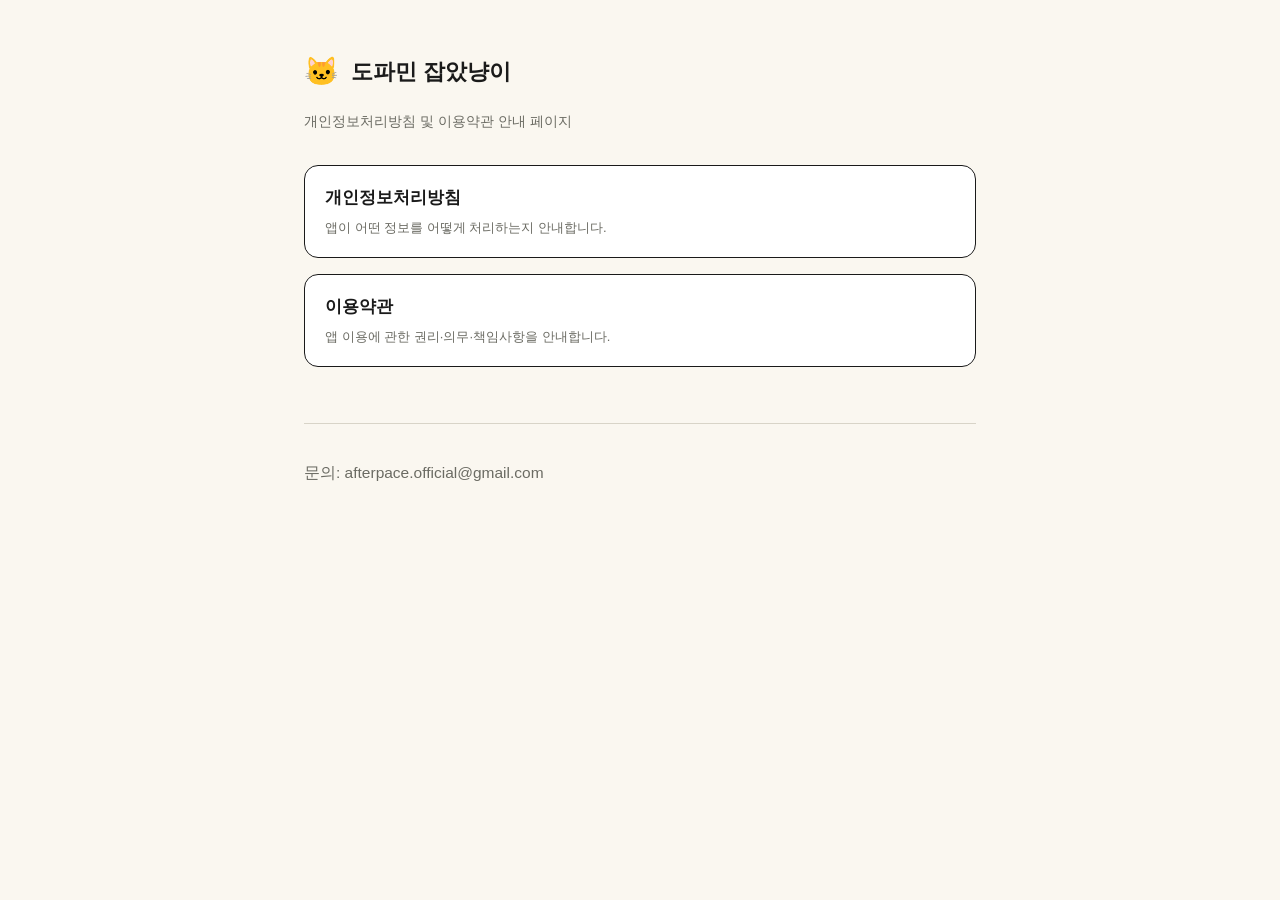
==== index.html @ a5d431d2 "Add privacy policy and terms of service pages" ====
<!doctype html>
<html lang="ko">
<head>
<meta charset="utf-8" />
<meta name="viewport" content="width=device-width, initial-scale=1" />
<title>도파민 잡았냥이 - 정책 문서</title>
<link rel="stylesheet" href="style.css" />
</head>
<body>
<div class="page">
  <header class="site-header">
    <span class="mark">🐱</span>
    <h1>도파민 잡았냥이</h1>
  </header>
  <p class="effective-date">개인정보처리방침 및 이용약관 안내 페이지</p>

  <div class="index-links">
    <a href="privacy.html">
      개인정보처리방침
      <span>앱이 어떤 정보를 어떻게 처리하는지 안내합니다.</span>
    </a>
    <a href="terms.html">
      이용약관
      <span>앱 이용에 관한 권리·의무·책임사항을 안내합니다.</span>
    </a>
  </div>

  <footer class="site-footer">
    <p>문의: afterpace.official@gmail.com</p>
  </footer>
</div>
</body>
</html>
---- style.css ----
:root {
  --paper: #faf7f0;
  --ink: #1a1a1a;
  --ink-gray: #6b6b63;
  --ink-faint: #d8d4c8;
  --amber: #e8890a;
}

* {
  box-sizing: border-box;
}

body {
  margin: 0;
  background: var(--paper);
  color: var(--ink);
  font-family: -apple-system, BlinkMacSystemFont, "Segoe UI", Roboto, "Apple SD Gothic Neo",
    "Noto Sans KR", "Malgun Gothic", sans-serif;
  line-height: 1.7;
}

.page {
  max-width: 720px;
  margin: 0 auto;
  padding: 48px 24px 96px;
}

header.site-header {
  display: flex;
  align-items: center;
  gap: 12px;
  margin-bottom: 8px;
}

header.site-header .mark {
  font-size: 28px;
}

header.site-header h1 {
  font-size: 22px;
  margin: 0;
}

nav.doc-links {
  display: flex;
  gap: 16px;
  margin: 24px 0 40px;
  padding-bottom: 24px;
  border-bottom: 2px solid var(--ink);
}

nav.doc-links a {
  color: var(--ink);
  font-weight: 700;
  text-decoration: none;
  border-bottom: 2px solid var(--amber);
  padding-bottom: 2px;
}

nav.doc-links a:hover {
  opacity: 0.75;
}

h1.doc-title {
  font-size: 28px;
  margin: 8px 0 4px;
}

.effective-date {
  color: var(--ink-gray);
  font-size: 14px;
  margin-bottom: 24px;
}

.draft-notice {
  background: #fff7e6;
  border: 1.5px solid var(--amber);
  border-radius: 12px;
  padding: 16px 20px;
  font-size: 14px;
  color: #6b4f0a;
  margin-bottom: 32px;
}

.draft-notice strong {
  color: #4a3600;
}

h2 {
  font-size: 20px;
  border-left: 5px solid var(--amber);
  padding-left: 12px;
  margin-top: 40px;
}

h3 {
  font-size: 17px;
  margin-top: 28px;
}

p, li {
  font-size: 15.5px;
}

ul {
  padding-left: 22px;
}

table {
  width: 100%;
  border-collapse: collapse;
  margin: 16px 0;
  font-size: 14px;
}

th, td {
  border: 1px solid var(--ink-faint);
  padding: 10px 12px;
  text-align: left;
  vertical-align: top;
}

th {
  background: #f0ede3;
}

strong {
  font-weight: 700;
}

.card {
  background: #fff;
  border: 1.5px solid var(--ink);
  border-radius: 16px;
  padding: 28px 32px;
}

footer.site-footer {
  margin-top: 56px;
  padding-top: 20px;
  border-top: 1px solid var(--ink-faint);
  color: var(--ink-gray);
  font-size: 13px;
}

.index-links {
  display: flex;
  flex-direction: column;
  gap: 16px;
  margin-top: 32px;
}

.index-links a {
  display: block;
  background: #fff;
  border: 1.5px solid var(--ink);
  border-radius: 14px;
  padding: 18px 20px;
  color: var(--ink);
  text-decoration: none;
  font-weight: 700;
  font-size: 17px;
}

.index-links a span {
  display: block;
  font-weight: 400;
  font-size: 13px;
  color: var(--ink-gray);
  margin-top: 4px;
}

.index-links a:hover {
  border-color: var(--amber);
}
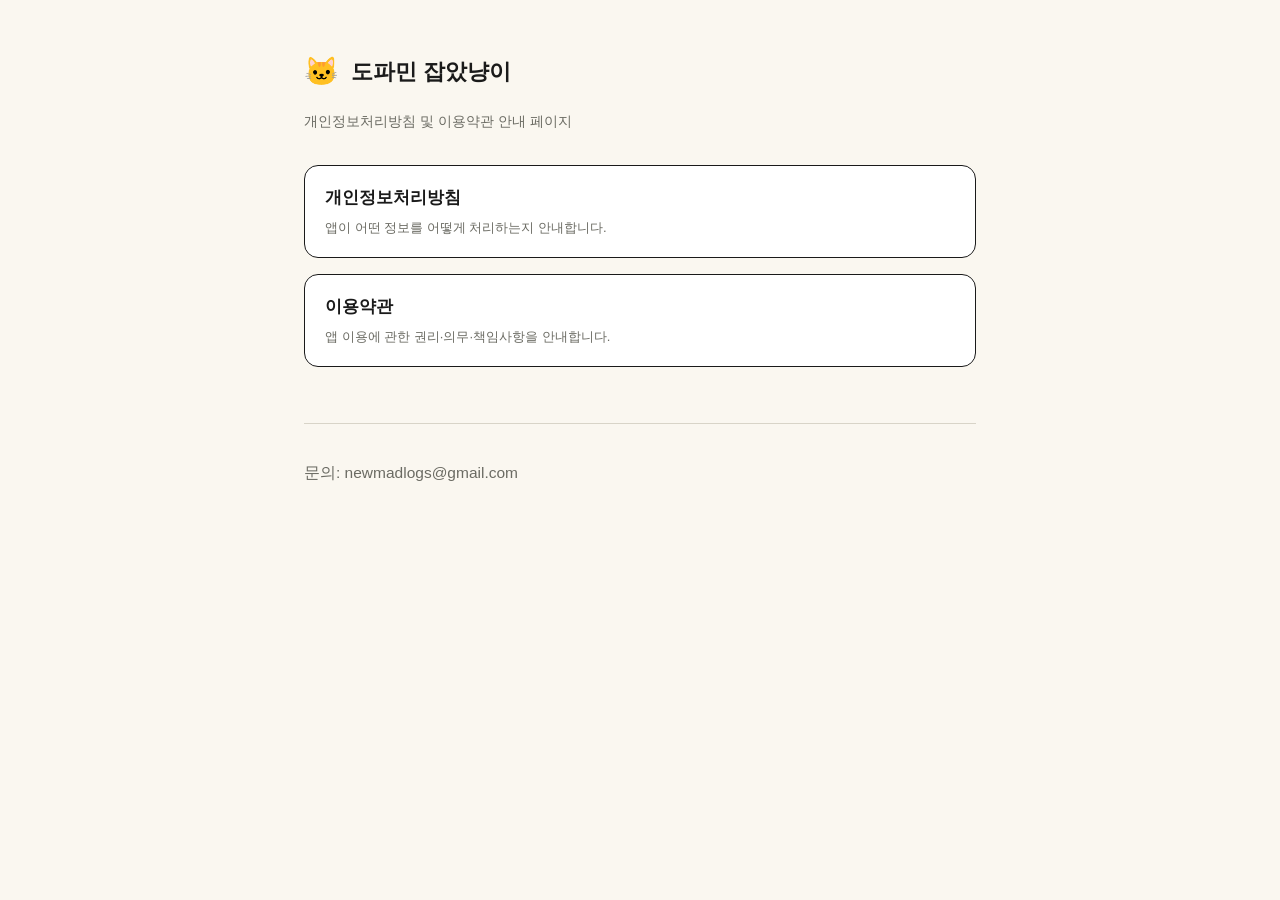
==== commit 5e19e5a3: "Update contact email in footer" ====
--- a/index.html
+++ b/index.html
@@ -26,7 +26,7 @@
   </div>
 
   <footer class="site-footer">
-    <p>문의: afterpace.official@gmail.com</p>
+    <p>문의: newmadlogs@gmail.com</p>
   </footer>
 </div>
 </body>
--- a/style.css
+++ b/style.css
@@ -70,20 +70,6 @@
   color: var(--ink-gray);
   font-size: 14px;
   margin-bottom: 24px;
-}
-
-.draft-notice {
-  background: #fff7e6;
-  border: 1.5px solid var(--amber);
-  border-radius: 12px;
-  padding: 16px 20px;
-  font-size: 14px;
-  color: #6b4f0a;
-  margin-bottom: 32px;
-}
-
-.draft-notice strong {
-  color: #4a3600;
 }
 
 h2 {
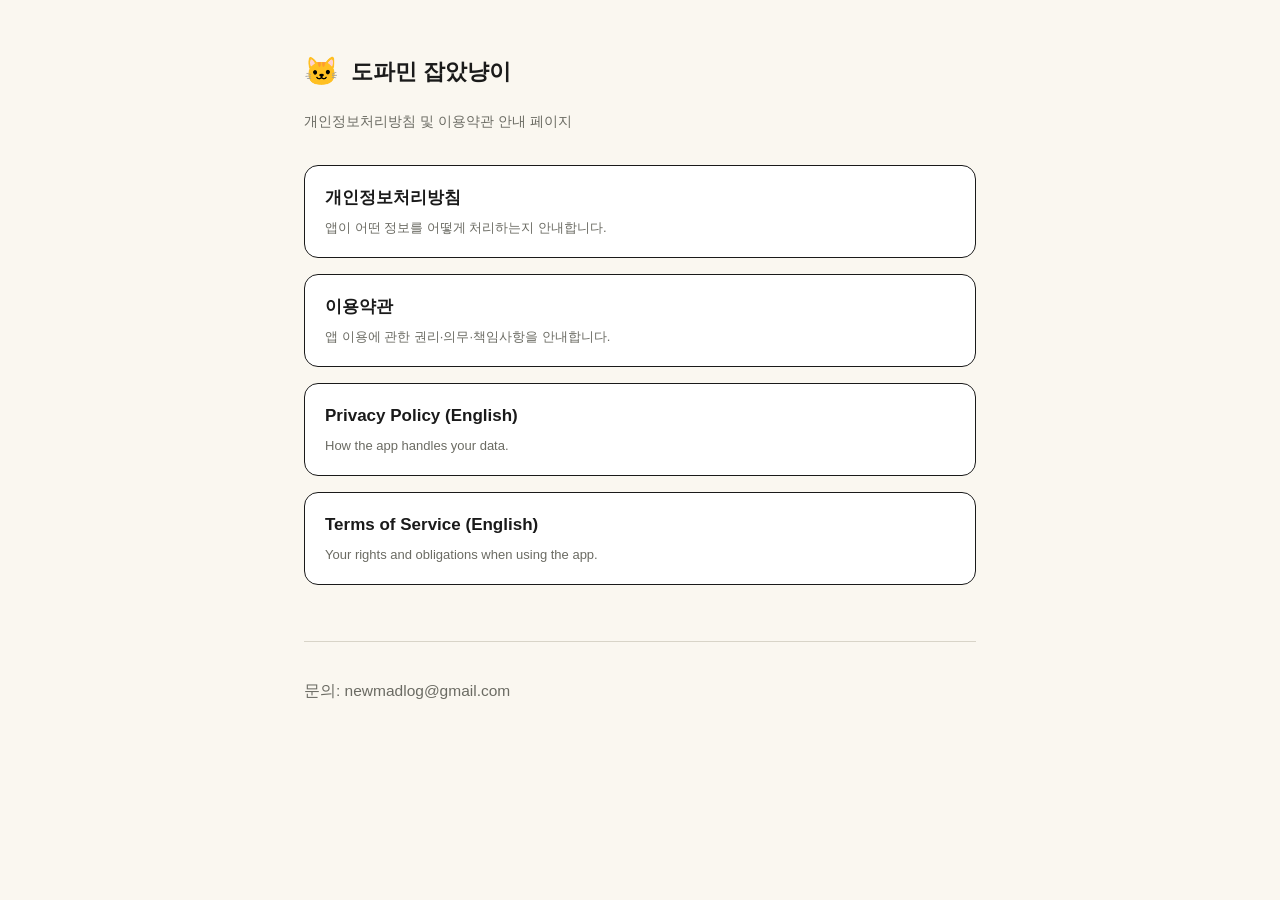
==== commit ef3b9a0b: "Add English privacy policy and terms; language switch on all pages privacy.en.html / terms.en.html m" ====
--- a/index.html
+++ b/index.html
@@ -3,7 +3,7 @@
 <head>
 <meta charset="utf-8" />
 <meta name="viewport" content="width=device-width, initial-scale=1" />
-<title>도파민 잡았냥이 - 정책 문서</title>
+<title>도파민 잡았냥이 / Doomscroll Cat - 정책 문서</title>
 <link rel="stylesheet" href="style.css" />
 </head>
 <body>
@@ -23,10 +23,18 @@
       이용약관
       <span>앱 이용에 관한 권리·의무·책임사항을 안내합니다.</span>
     </a>
+    <a href="privacy.en.html" lang="en">
+      Privacy Policy (English)
+      <span>How the app handles your data.</span>
+    </a>
+    <a href="terms.en.html" lang="en">
+      Terms of Service (English)
+      <span>Your rights and obligations when using the app.</span>
+    </a>
   </div>
 
   <footer class="site-footer">
-    <p>문의: newmadlogs@gmail.com</p>
+    <p>문의: newmadlog@gmail.com</p>
   </footer>
 </div>
 </body>
--- a/style.css
+++ b/style.css
@@ -39,6 +39,21 @@
 header.site-header h1 {
   font-size: 22px;
   margin: 0;
+}
+
+header.site-header .lang-switch {
+  margin-left: auto;
+  font-size: 14px;
+  color: var(--ink-gray);
+  text-decoration: none;
+  border: 1px solid var(--ink-faint);
+  border-radius: 999px;
+  padding: 4px 12px;
+}
+
+header.site-header .lang-switch:hover {
+  color: var(--ink);
+  border-color: var(--amber);
 }
 
 nav.doc-links {
